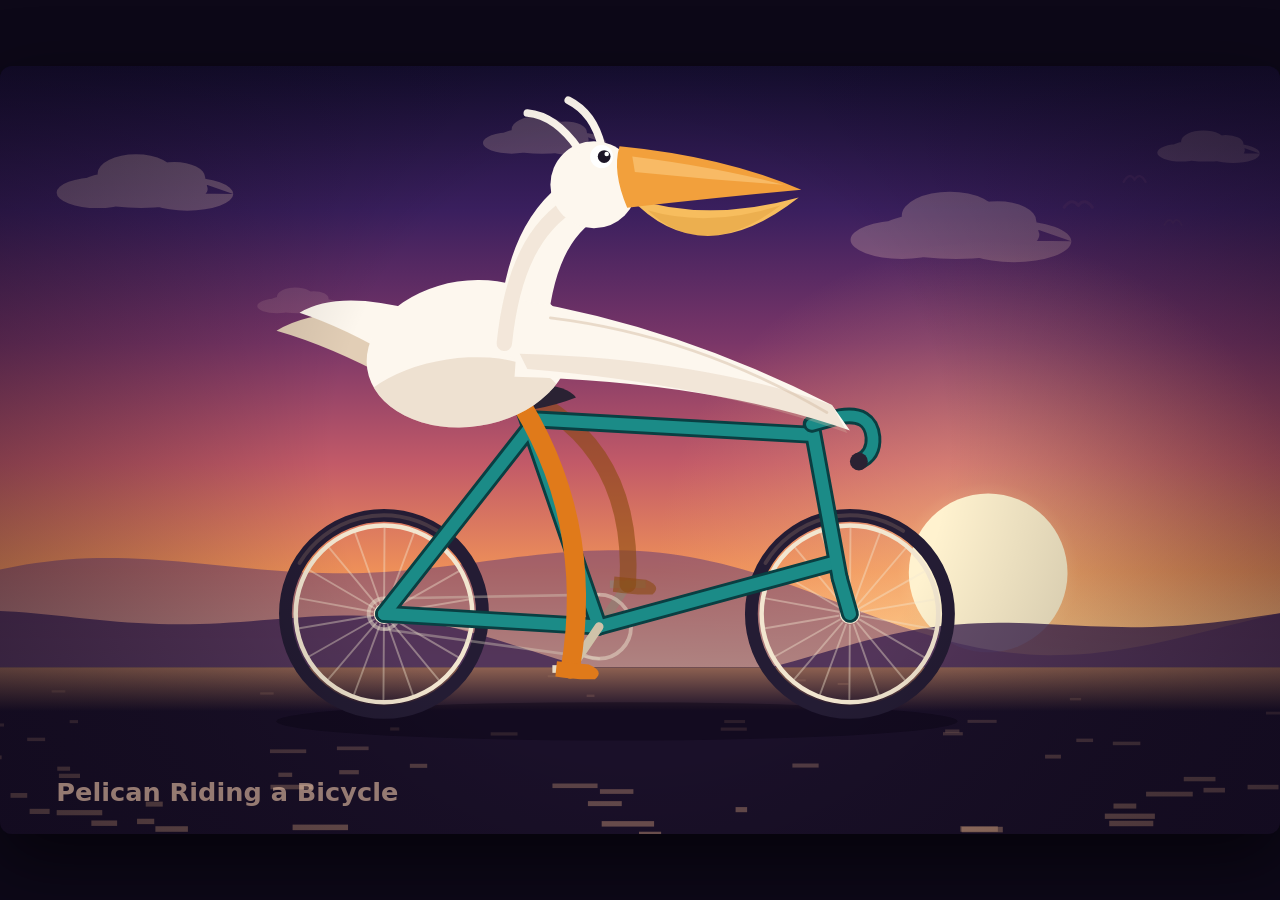
==== index.html @ dc6401b9 "Deploy pelican bicycle canvas animation" ====
<!DOCTYPE html>
<html lang="zh-CN">
<head>
<meta charset="utf-8">
<meta name="viewport" content="width=device-width, initial-scale=1">
<title>鹈鹕骑自行车 · Pelican Riding a Bicycle</title>
<style>
  html, body {
    margin: 0;
    height: 100%;
    background: #0d0818;
    overflow: hidden;
  }
  body {
    display: grid;
    place-items: center;
  }
  canvas {
    width: min(100vw, 166.6667vh);
    height: min(60vw, 100vh);
    display: block;
    border-radius: 12px;
    box-shadow: 0 24px 70px rgba(0, 0, 0, 0.6);
  }
</style>
</head>
<body>
<canvas id="c"></canvas>
<script>
(function () {
  'use strict';

  const canvas = document.getElementById('c');
  const ctx = canvas.getContext('2d');

  const DW = 1000, DH = 600;
  const TAU = Math.PI * 2;
  const HORIZON = 470;

  const C = {
    frame: '#1b8b87',
    frameDark: '#093f42',
    tire: '#241c34',
    rim: '#f2e6d0',
    pelican: '#fdf7ee',
    shade: '#e2ceb6',
    beak: '#f2a03c',
    pouch: '#f7bd5e',
    foot: '#e07a1a',
    footFar: '#8a4a12'
  };

  const BIKE = {
    rear: { x: 300, y: 428 },
    front: { x: 664, y: 428 },
    bb: { x: 468, y: 438 },
    wheelR: 82,
    crankR: 40,
    saddle: { x: 410, y: 262 },
    headTop: { x: 634, y: 280 },
    headBot: { x: 656, y: 400 }
  };

  const HIP_NEAR = { x: 400, y: 256 };
  const HIP_FAR = { x: 384, y: 250 };
  const THIGH = 119, SHIN = 121;

  const CLOUDS = [
    { x: 120, y: 96, s: 1.0, a: 0.28, spd: 9 },
    { x: 430, y: 58, s: 0.7, a: 0.2, spd: 6 },
    { x: 760, y: 132, s: 1.25, a: 0.24, spd: 12 },
    { x: 950, y: 66, s: 0.58, a: 0.16, spd: 7 },
    { x: 250, y: 186, s: 0.48, a: 0.13, spd: 16 }
  ];

  const BIRDS = [
    { x: 850, y: 108, s: 1.0, ph: 0.0, spd: 7 },
    { x: 894, y: 88, s: 0.78, ph: 0.7, spd: 7 },
    { x: 924, y: 122, s: 0.62, ph: 1.4, spd: 7 }
  ];

  const MARKS = [];
  for (let i = 0; i < 84; i++) {
    const d = Math.random();
    MARKS.push({
      x: Math.random() * 1400,
      d: d,
      len: 5 + Math.random() * (9 + d * 32),
      spd: 0.3 + d * 1.05,
      a: 0.09 + d * 0.3
    });
  }

  let scale = 1, ox = 0, oy = 0;

  function resize() {
    const dpr = Math.min(window.devicePixelRatio || 1, 2);
    const w = canvas.clientWidth || DW;
    const h = canvas.clientHeight || DH;
    canvas.width = Math.max(1, Math.round(w * dpr));
    canvas.height = Math.max(1, Math.round(h * dpr));
    scale = Math.min(canvas.width / DW, canvas.height / DH);
    ox = (canvas.width - DW * scale) / 2;
    oy = (canvas.height - DH * scale) / 2;
  }

  function seg(x1, y1, x2, y2) {
    ctx.beginPath();
    ctx.moveTo(x1, y1);
    ctx.lineTo(x2, y2);
    ctx.stroke();
  }

  function solveKnee(H, F, L1, L2) {
    const dx = F.x - H.x, dy = F.y - H.y;
    const raw = Math.hypot(dx, dy) || 0.0001;
    const ux = dx / raw, uy = dy / raw;
    const d = Math.max(Math.abs(L1 - L2) + 0.001, Math.min(L1 + L2 - 0.001, raw));
    const a = (L1 * L1 - L2 * L2 + d * d) / (2 * d);
    const h = Math.sqrt(Math.max(0, L1 * L1 - a * a));
    const mx = H.x + ux * a, my = H.y + uy * a;
    return { x: mx + uy * h, y: my - ux * h };
  }

  function drawSky() {
    const g = ctx.createLinearGradient(0, 0, 0, HORIZON);
    g.addColorStop(0.00, '#150e30');
    g.addColorStop(0.24, '#3a1f5e');
    g.addColorStop(0.46, '#7a3668');
    g.addColorStop(0.66, '#c25a68');
    g.addColorStop(0.84, '#ee9059');
    g.addColorStop(1.00, '#ffd08e');
    ctx.fillStyle = g;
    ctx.fillRect(0, 0, DW, HORIZON);
  }

  function drawSun() {
    const x = 772, y = 396;
    const glow = ctx.createRadialGradient(x, y, 8, x, y, 260);
    glow.addColorStop(0.00, 'rgba(255,238,196,0.8)');
    glow.addColorStop(0.25, 'rgba(255,208,142,0.32)');
    glow.addColorStop(1.00, 'rgba(255,180,120,0)');
    ctx.fillStyle = glow;
    ctx.beginPath();
    ctx.arc(x, y, 260, 0, TAU);
    ctx.fill();

    ctx.fillStyle = '#fff2cf';
    ctx.beginPath();
    ctx.arc(x, y, 62, 0, TAU);
    ctx.fill();
  }

  function drawClouds(t) {
    const span = DW + 400;
    for (let i = 0; i < CLOUDS.length; i++) {
      const c = CLOUDS[i];
      let x = c.x - t * c.spd;
      x = ((x + 200) % span + span) % span - 200;
      ctx.save();
      ctx.translate(x, c.y);
      ctx.scale(c.s, c.s);
      ctx.globalAlpha = c.a;
      ctx.fillStyle = '#ffd9c0';
      ctx.beginPath();
      ctx.ellipse(0, 0, 52, 15, 0, 0, TAU);
      ctx.ellipse(-34, 3, 32, 12, 0, 0, TAU);
      ctx.ellipse(36, 4, 36, 13, 0, 0, TAU);
      ctx.ellipse(-4, -12, 30, 15, 0, 0, TAU);
      ctx.ellipse(26, -9, 24, 12, 0, 0, TAU);
      ctx.fill();
      ctx.restore();
    }
  }

  function drawBirds(t) {
    ctx.save();
    ctx.strokeStyle = 'rgba(78,44,96,0.45)';
    ctx.lineWidth = 2.4;
    ctx.lineCap = 'round';
    const span = DW + 300;
    for (let i = 0; i < BIRDS.length; i++) {
      const b = BIRDS[i];
      let x = b.x - t * b.spd;
      x = ((x + 150) % span + span) % span - 150;
      const flap = Math.sin(t * 6 + b.ph) * 0.5;
      ctx.save();
      ctx.translate(x, b.y);
      ctx.scale(b.s, b.s);
      ctx.beginPath();
      ctx.moveTo(-11, 2 + flap * 3);
      ctx.quadraticCurveTo(-5, -5 - flap * 5, 0, 1);
      ctx.quadraticCurveTo(5, -5 - flap * 5, 11, 2 + flap * 3);
      ctx.stroke();
      ctx.restore();
    }
    ctx.restore();
  }

  function drawHills(t) {
    ctx.fillStyle = 'rgba(96,56,118,0.5)';
    ctx.beginPath();
    ctx.moveTo(-12, HORIZON);
    const o1 = t * 5;
    for (let x = -12; x <= DW + 12; x += 8) {
      const y = 412 - 34 * Math.sin((x + o1) * 0.0052) - 18 * Math.sin((x + o1) * 0.0121 + 1.3);
      ctx.lineTo(x, y);
    }
    ctx.lineTo(DW + 12, HORIZON);
    ctx.closePath();
    ctx.fill();

    ctx.fillStyle = 'rgba(58,32,80,0.78)';
    ctx.beginPath();
    ctx.moveTo(-12, HORIZON);
    const o2 = t * 12;
    for (let x = -12; x <= DW + 12; x += 8) {
      const y = 446 - 22 * Math.sin((x + o2) * 0.0074 + 0.6) - 12 * Math.sin((x + o2) * 0.016 + 2.4);
      ctx.lineTo(x, y);
    }
    ctx.lineTo(DW + 12, HORIZON);
    ctx.closePath();
    ctx.fill();
  }

  function drawGround(scroll) {
    ctx.fillStyle = '#1a1029';
    ctx.fillRect(0, HORIZON, DW, DH - HORIZON);

    const g = ctx.createLinearGradient(0, HORIZON, 0, HORIZON + 34);
    g.addColorStop(0, 'rgba(255,176,120,0.5)');
    g.addColorStop(1, 'rgba(255,176,120,0)');
    ctx.fillStyle = g;
    ctx.fillRect(0, HORIZON, DW, 34);

    for (let i = 0; i < MARKS.length; i++) {
      const m = MARKS[i];
      const y = HORIZON + 6 + m.d * 124;
      const x = ((m.x - scroll * m.spd) % 1400 + 1400) % 1400 - 200;
      ctx.globalAlpha = m.a;
      ctx.fillStyle = '#ffc194';
      ctx.fillRect(x, y, m.len, 1.5 + m.d * 3);
    }
    ctx.globalAlpha = 1;
  }

  function drawShadow() {
    ctx.fillStyle = 'rgba(8,4,18,0.4)';
    ctx.beginPath();
    ctx.ellipse(482, 512, 266, 15, 0, 0, TAU);
    ctx.fill();
  }

  function drawWheel(cx, cy, r, ang) {
    ctx.save();
    ctx.translate(cx, cy);

    ctx.strokeStyle = C.tire;
    ctx.lineWidth = 10;
    ctx.beginPath();
    ctx.arc(0, 0, r - 5, 0, TAU);
    ctx.stroke();

    ctx.strokeStyle = 'rgba(255,196,150,0.16)';
    ctx.lineWidth = 3;
    ctx.beginPath();
    ctx.arc(0, 0, r - 5, -2.6, -1.0);
    ctx.stroke();

    ctx.strokeStyle = C.rim;
    ctx.lineWidth = 3.5;
    ctx.beginPath();
    ctx.arc(0, 0, r - 13, 0, TAU);
    ctx.stroke();

    ctx.save();
    ctx.rotate(ang);
    ctx.strokeStyle = 'rgba(242,230,208,0.4)';
    ctx.lineWidth = 1.5;
    const n = 18;
    for (let i = 0; i < n; i++) {
      const a = (i / n) * TAU;
      ctx.beginPath();
      ctx.moveTo(Math.cos(a) * 9, Math.sin(a) * 9);
      ctx.lineTo(Math.cos(a) * (r - 15), Math.sin(a) * (r - 15));
      ctx.stroke();
    }
    ctx.restore();

    ctx.fillStyle = C.rim;
    ctx.beginPath();
    ctx.arc(0, 0, 8, 0, TAU);
    ctx.fill();
    ctx.fillStyle = '#7d7362';
    ctx.beginPath();
    ctx.arc(0, 0, 3.4, 0, TAU);
    ctx.fill();

    ctx.restore();
  }

  function drawFrame() {
    const rear = BIKE.rear, bb = BIKE.bb, headTop = BIKE.headTop, headBot = BIKE.headBot;

    ctx.lineCap = 'round';
    ctx.lineJoin = 'round';

    // 链条与齿盘
    ctx.strokeStyle = 'rgba(222,212,192,0.38)';
    ctx.lineWidth = 2;
    seg(bb.x, bb.y - 25, rear.x, rear.y - 12);
    seg(bb.x, bb.y + 25, rear.x, rear.y + 12);

    ctx.strokeStyle = 'rgba(236,226,206,0.5)';
    ctx.lineWidth = 3;
    ctx.beginPath();
    ctx.arc(bb.x, bb.y, 25, 0, TAU);
    ctx.stroke();
    ctx.beginPath();
    ctx.arc(rear.x, rear.y, 12, 0, TAU);
    ctx.stroke();

    // 车架管件
    const tubes = [
      [468, 438, 410, 270],
      [416, 276, 632, 288],
      [468, 438, 652, 388],
      [300, 428, 416, 280],
      [300, 428, 468, 438],
      [634, 280, 656, 400],
      [656, 400, 664, 428]
    ];

    ctx.strokeStyle = C.frameDark;
    ctx.lineWidth = 14;
    for (let i = 0; i < tubes.length; i++) {
      seg(tubes[i][0], tubes[i][1], tubes[i][2], tubes[i][3]);
    }

    ctx.strokeStyle = C.frame;
    ctx.lineWidth = 9.5;
    for (let i = 0; i < tubes.length; i++) {
      seg(tubes[i][0], tubes[i][1], tubes[i][2], tubes[i][3]);
    }

    // 车把
    ctx.strokeStyle = C.frameDark;
    ctx.lineWidth = 13;
    ctx.beginPath();
    ctx.moveTo(headTop.x, headTop.y);
    ctx.lineTo(656, 274);
    ctx.quadraticCurveTo(680, 270, 682, 290);
    ctx.quadraticCurveTo(683, 304, 671, 309);
    ctx.stroke();

    ctx.strokeStyle = C.frame;
    ctx.lineWidth = 8.5;
    ctx.beginPath();
    ctx.moveTo(headTop.x, headTop.y);
    ctx.lineTo(656, 274);
    ctx.quadraticCurveTo(680, 270, 682, 290);
    ctx.quadraticCurveTo(683, 304, 671, 309);
    ctx.stroke();

    ctx.fillStyle = '#2a2233';
    ctx.beginPath();
    ctx.arc(671, 309, 7, 0, TAU);
    ctx.fill();

    // 座垫
    ctx.fillStyle = '#2a2233';
    ctx.beginPath();
    ctx.moveTo(364, 264);
    ctx.quadraticCurveTo(374, 246, 418, 248);
    ctx.quadraticCurveTo(444, 250, 450, 259);
    ctx.quadraticCurveTo(420, 271, 372, 273);
    ctx.closePath();
    ctx.fill();

    ctx.fillStyle = 'rgba(255,222,192,0.2)';
    ctx.beginPath();
    ctx.moveTo(370, 260);
    ctx.quadraticCurveTo(380, 249, 414, 250);
    ctx.quadraticCurveTo(426, 251, 430, 255);
    ctx.quadraticCurveTo(406, 258, 374, 262);
    ctx.closePath();
    ctx.fill();
  }

  function drawCrank(bb, p, color) {
    ctx.strokeStyle = color;
    ctx.lineWidth = 7;
    ctx.lineCap = 'round';
    seg(bb.x, bb.y, p.x, p.y);
  }

  function drawPedal(p, color) {
    ctx.save();
    ctx.translate(p.x, p.y);
    ctx.fillStyle = color;
    ctx.fillRect(-14, -3, 28, 6);
    ctx.restore();
  }

  function drawLeg(hip, foot, color, width) {
    const knee = solveKnee(hip, foot, THIGH, SHIN);
    ctx.strokeStyle = color;
    ctx.lineWidth = width;
    ctx.lineCap = 'round';
    ctx.lineJoin = 'round';
    ctx.beginPath();
    ctx.moveTo(hip.x, hip.y);
    ctx.quadraticCurveTo(knee.x, knee.y, foot.x, foot.y);
    ctx.stroke();
  }

  function drawFoot(p, ang, color) {
    ctx.save();
    ctx.translate(p.x, p.y);
    ctx.rotate(ang);
    ctx.fillStyle = color;
    ctx.beginPath();
    ctx.moveTo(-11, -5);
    ctx.lineTo(14, -5);
    ctx.quadraticCurveTo(27, -1, 20, 6);
    ctx.quadraticCurveTo(6, 8, -11, 7);
    ctx.closePath();
    ctx.fill();
    ctx.restore();
  }

  function drawPelican(t, bob) {
    ctx.save();
    ctx.translate(0, bob);

    // 尾羽
    ctx.fillStyle = C.shade;
    ctx.beginPath();
    ctx.moveTo(322, 202);
    ctx.quadraticCurveTo(252, 188, 216, 210);
    ctx.quadraticCurveTo(258, 222, 306, 248);
    ctx.closePath();
    ctx.fill();

    ctx.fillStyle = C.pelican;
    ctx.beginPath();
    ctx.moveTo(324, 194);
    ctx.quadraticCurveTo(264, 178, 234, 196);
    ctx.quadraticCurveTo(270, 208, 310, 232);
    ctx.closePath();
    ctx.fill();

    // 身体
    ctx.save();
    ctx.translate(366, 228);
    ctx.rotate(-0.15);
    ctx.fillStyle = C.pelican;
    ctx.beginPath();
    ctx.ellipse(0, 0, 80, 57, 0, 0, TAU);
    ctx.fill();
    ctx.restore();

    // 腹部阴影
    ctx.save();
    ctx.beginPath();
    ctx.ellipse(366, 228, 80, 57, -0.15, 0, TAU);
    ctx.clip();
    ctx.fillStyle = 'rgba(214,190,166,0.4)';
    ctx.beginPath();
    ctx.ellipse(356, 278, 86, 46, -0.15, 0, TAU);
    ctx.fill();
    ctx.restore();

    // 脖子
    ctx.strokeStyle = C.pelican;
    ctx.lineWidth = 38;
    ctx.lineCap = 'round';
    ctx.lineJoin = 'round';
    ctx.beginPath();
    ctx.moveTo(408, 214);
    ctx.bezierCurveTo(412, 158, 428, 122, 460, 104);
    ctx.stroke();

    ctx.strokeStyle = 'rgba(214,190,166,0.28)';
    ctx.lineWidth = 12;
    ctx.beginPath();
    ctx.moveTo(394, 220);
    ctx.bezierCurveTo(400, 162, 418, 128, 448, 110);
    ctx.stroke();

    // 头
    ctx.fillStyle = C.pelican;
    ctx.beginPath();
    ctx.arc(464, 96, 34, 0, TAU);
    ctx.fill();

    // 冠羽
    ctx.strokeStyle = C.pelican;
    ctx.lineWidth = 6;
    ctx.lineCap = 'round';
    ctx.beginPath();
    ctx.moveTo(452, 68);
    ctx.quadraticCurveTo(434, 42, 412, 40);
    ctx.stroke();
    ctx.beginPath();
    ctx.moveTo(470, 66);
    ctx.quadraticCurveTo(464, 40, 444, 30);
    ctx.stroke();

    // 喉袋
    ctx.fillStyle = C.pouch;
    ctx.beginPath();
    ctx.moveTo(492, 106);
    ctx.quadraticCurveTo(548, 166, 624, 106);
    ctx.quadraticCurveTo(552, 126, 492, 106);
    ctx.closePath();
    ctx.fill();

    ctx.fillStyle = 'rgba(206,136,36,0.26)';
    ctx.beginPath();
    ctx.moveTo(506, 116);
    ctx.quadraticCurveTo(550, 158, 610, 112);
    ctx.quadraticCurveTo(554, 130, 506, 116);
    ctx.closePath();
    ctx.fill();

    // 上喙
    ctx.fillStyle = C.beak;
    ctx.beginPath();
    ctx.moveTo(484, 66);
    ctx.quadraticCurveTo(566, 74, 626, 100);
    ctx.quadraticCurveTo(560, 106, 490, 114);
    ctx.quadraticCurveTo(478, 86, 484, 66);
    ctx.closePath();
    ctx.fill();

    ctx.fillStyle = 'rgba(255,226,164,0.4)';
    ctx.beginPath();
    ctx.moveTo(494, 74);
    ctx.quadraticCurveTo(558, 82, 612, 96);
    ctx.quadraticCurveTo(554, 92, 496, 86);
    ctx.closePath();
    ctx.fill();

    // 眼睛（含眨眼）
    const cycle = 3.7;
    const bt = t % cycle;
    let blink = 1;
    if (bt > cycle - 0.14) {
      blink = Math.abs(Math.cos(((bt - (cycle - 0.14)) / 0.14) * Math.PI));
    }
    ctx.fillStyle = '#ffffff';
    ctx.beginPath();
    ctx.ellipse(470, 74, 9, 9 * blink, 0, 0, TAU);
    ctx.fill();
    ctx.fillStyle = '#1c1526';
    ctx.beginPath();
    ctx.ellipse(472, 74, 5, 5 * blink, 0, 0, TAU);
    ctx.fill();
    if (blink > 0.55) {
      ctx.fillStyle = '#ffffff';
      ctx.beginPath();
      ctx.arc(474, 72, 1.8, 0, TAU);
      ctx.fill();
    }

    // 翅膀
    ctx.fillStyle = C.pelican;
    ctx.beginPath();
    ctx.moveTo(406, 186);
    ctx.quadraticCurveTo(528, 206, 650, 268);
    ctx.lineTo(664, 288);
    ctx.quadraticCurveTo(556, 250, 402, 246);
    ctx.closePath();
    ctx.fill();

    ctx.fillStyle = 'rgba(214,190,166,0.3)';
    ctx.beginPath();
    ctx.moveTo(412, 240);
    ctx.quadraticCurveTo(556, 252, 662, 290);
    ctx.lineTo(650, 268);
    ctx.quadraticCurveTo(548, 232, 406, 228);
    ctx.closePath();
    ctx.fill();

    ctx.strokeStyle = 'rgba(214,190,166,0.5)';
    ctx.lineWidth = 2.2;
    ctx.beginPath();
    ctx.moveTo(430, 200);
    ctx.quadraticCurveTo(544, 214, 646, 274);
    ctx.stroke();

    ctx.restore();
  }

  function drawVignette() {
    const g = ctx.createRadialGradient(DW / 2, DH / 2, DH * 0.4, DW / 2, DH / 2, DH * 0.95);
    g.addColorStop(0, 'rgba(0,0,0,0)');
    g.addColorStop(1, 'rgba(10,5,20,0.42)');
    ctx.fillStyle = g;
    ctx.fillRect(0, 0, DW, DH);
  }

  function drawCaption() {
    ctx.fillStyle = 'rgba(255,214,180,0.55)';
    ctx.font = '600 20px ui-sans-serif, system-ui, -apple-system, "Helvetica Neue", Arial, sans-serif';
    ctx.textBaseline = 'alphabetic';
    ctx.fillText('Pelican Riding a Bicycle', 44, 574);
  }

  function draw(t) {
    const crankAng = t * 2.0;
    const wheelAng = t * 5.0;
    const scroll = t * 410;
    const bob = Math.sin(crankAng * 2) * 3.5;

    ctx.setTransform(1, 0, 0, 1, 0, 0);
    ctx.fillStyle = '#0d0818';
    ctx.fillRect(0, 0, canvas.width, canvas.height);
    ctx.setTransform(scale, 0, 0, scale, ox, oy);

    drawSky();
    drawSun();
    drawClouds(t);
    drawBirds(t);
    drawHills(t);
    drawGround(scroll);

    const bb = BIKE.bb;
    const cx = Math.cos(crankAng) * BIKE.crankR;
    const cy = Math.sin(crankAng) * BIKE.crankR;
    const pNear = { x: bb.x + cx, y: bb.y + cy };
    const pFar = { x: bb.x - cx, y: bb.y - cy };

    drawShadow();

    drawWheel(BIKE.rear.x, BIKE.rear.y, BIKE.wheelR, wheelAng);

    ctx.globalAlpha = 0.6;
    drawCrank(bb, pFar, '#8e8474');
    drawPedal(pFar, '#8e8474');
    drawLeg({ x: HIP_FAR.x, y: HIP_FAR.y + bob }, pFar, C.footFar, 13);
    drawFoot(pFar, Math.sin(crankAng) * 0.12, C.footFar);
    ctx.globalAlpha = 1;

    drawWheel(BIKE.front.x, BIKE.front.y, BIKE.wheelR, wheelAng);
    drawFrame();

    drawCrank(bb, pNear, '#cfc2a9');
    drawPedal(pNear, '#e9dcc6');
    drawLeg({ x: HIP_NEAR.x, y: HIP_NEAR.y + bob }, pNear, C.foot, 15);
    drawFoot(pNear, Math.sin(crankAng) * 0.12, C.foot);

    drawPelican(t, bob);

    drawVignette();
    drawCaption();
  }

  let last = 0;
  let elapsed = 0;

  function loop(now) {
    if (!last) last = now;
    const dt = Math.min(0.05, (now - last) / 1000);
    last = now;
    elapsed += dt;
    draw(elapsed);
    requestAnimationFrame(loop);
  }

  window.addEventListener('resize', resize);
  resize();
  requestAnimationFrame(loop);
})();
</script>
</body>
</html>
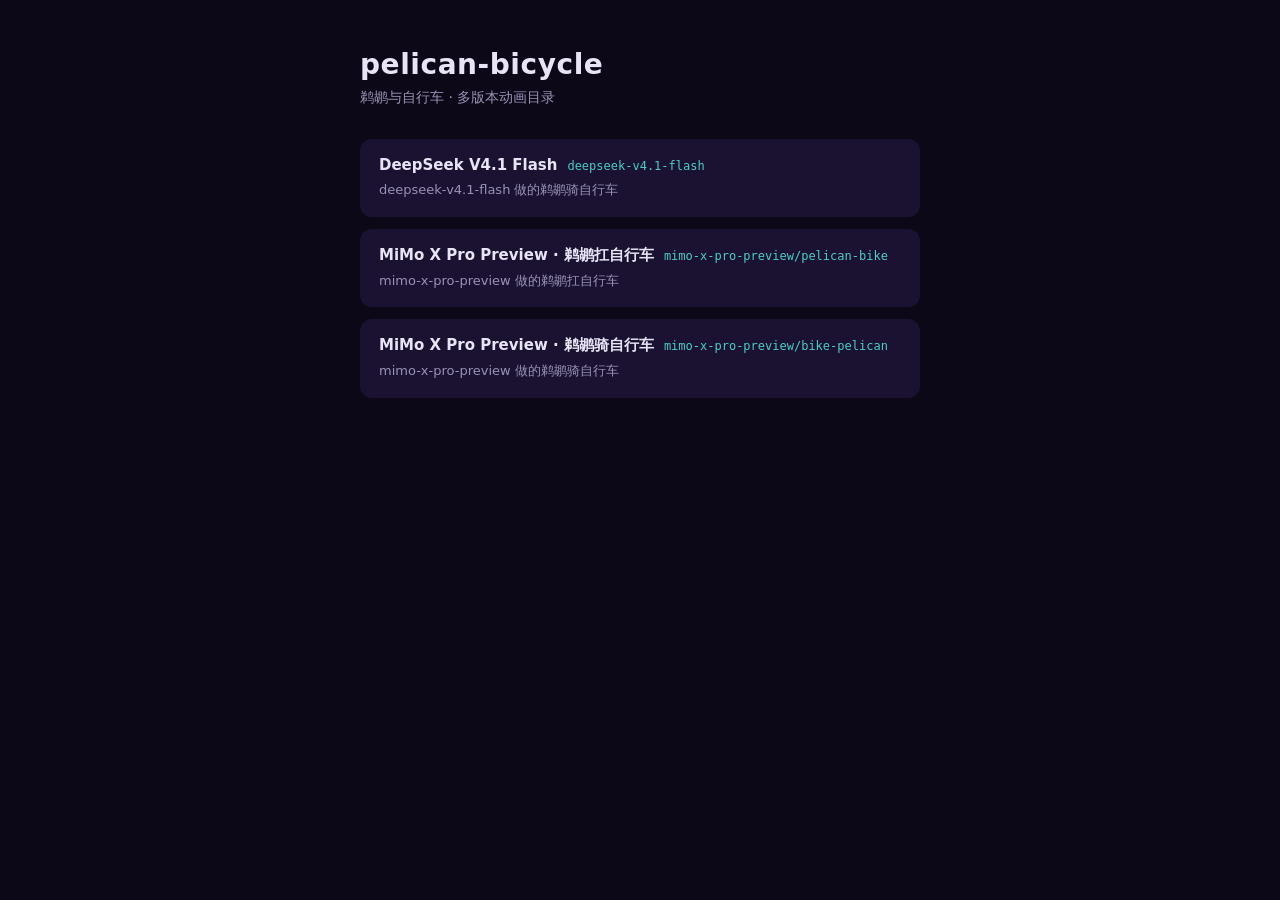
==== commit 6e46754a: "重组版本目录：首页改为导航，新增 deepseek 与 bike-pelican 版本" ====
--- a/index.html
+++ b/index.html
@@ -3,676 +3,119 @@
 <head>
 <meta charset="utf-8">
 <meta name="viewport" content="width=device-width, initial-scale=1">
-<title>鹈鹕骑自行车 · Pelican Riding a Bicycle</title>
+<title>pelican-bicycle · 目录</title>
 <style>
+  :root {
+    --bg: #0d0818;
+    --card: #1a1230;
+    --ink: #e8e4f5;
+    --muted: #9a92b5;
+    --accent: #7c6cff;
+    --accent-2: #4ecdc4;
+  }
+  * { box-sizing: border-box; }
   html, body {
     margin: 0;
-    height: 100%;
-    background: #0d0818;
-    overflow: hidden;
+    min-height: 100%;
+    background: var(--bg);
+    color: var(--ink);
+    font-family: -apple-system, "PingFang SC", "Microsoft YaHei", system-ui, sans-serif;
   }
   body {
     display: grid;
     place-items: center;
+    padding: 48px 24px;
   }
-  canvas {
-    width: min(100vw, 166.6667vh);
-    height: min(60vw, 100vh);
+  main {
+    width: min(560px, 100%);
+  }
+  h1 {
+    margin: 0 0 8px;
+    font-size: 28px;
+    font-weight: 600;
+    letter-spacing: 0.02em;
+  }
+  .sub {
+    margin: 0 0 32px;
+    color: var(--muted);
+    font-size: 14px;
+  }
+  ul {
+    list-style: none;
+    margin: 0;
+    padding: 0;
+    display: flex;
+    flex-direction: column;
+    gap: 12px;
+  }
+  a.card {
     display: block;
+    padding: 16px 18px;
+    background: var(--card);
+    border: 1px solid transparent;
     border-radius: 12px;
-    box-shadow: 0 24px 70px rgba(0, 0, 0, 0.6);
+    text-decoration: none;
+    color: inherit;
+    transition: border-color 0.15s ease, transform 0.15s ease;
+  }
+  a.card:hover {
+    border-color: var(--accent);
+    transform: translateY(-1px);
+  }
+  .title {
+    display: flex;
+    align-items: baseline;
+    gap: 10px;
+    font-size: 15px;
+    font-weight: 600;
+  }
+  .title .path {
+    font-family: ui-monospace, SFMono-Regular, Menlo, monospace;
+    font-size: 12px;
+    color: var(--accent-2);
+    font-weight: 400;
+  }
+  .desc {
+    margin-top: 6px;
+    font-size: 13px;
+    color: var(--muted);
+    line-height: 1.5;
   }
 </style>
 </head>
 <body>
-<canvas id="c"></canvas>
-<script>
-(function () {
-  'use strict';
-
-  const canvas = document.getElementById('c');
-  const ctx = canvas.getContext('2d');
-
-  const DW = 1000, DH = 600;
-  const TAU = Math.PI * 2;
-  const HORIZON = 470;
-
-  const C = {
-    frame: '#1b8b87',
-    frameDark: '#093f42',
-    tire: '#241c34',
-    rim: '#f2e6d0',
-    pelican: '#fdf7ee',
-    shade: '#e2ceb6',
-    beak: '#f2a03c',
-    pouch: '#f7bd5e',
-    foot: '#e07a1a',
-    footFar: '#8a4a12'
-  };
-
-  const BIKE = {
-    rear: { x: 300, y: 428 },
-    front: { x: 664, y: 428 },
-    bb: { x: 468, y: 438 },
-    wheelR: 82,
-    crankR: 40,
-    saddle: { x: 410, y: 262 },
-    headTop: { x: 634, y: 280 },
-    headBot: { x: 656, y: 400 }
-  };
-
-  const HIP_NEAR = { x: 400, y: 256 };
-  const HIP_FAR = { x: 384, y: 250 };
-  const THIGH = 119, SHIN = 121;
-
-  const CLOUDS = [
-    { x: 120, y: 96, s: 1.0, a: 0.28, spd: 9 },
-    { x: 430, y: 58, s: 0.7, a: 0.2, spd: 6 },
-    { x: 760, y: 132, s: 1.25, a: 0.24, spd: 12 },
-    { x: 950, y: 66, s: 0.58, a: 0.16, spd: 7 },
-    { x: 250, y: 186, s: 0.48, a: 0.13, spd: 16 }
-  ];
-
-  const BIRDS = [
-    { x: 850, y: 108, s: 1.0, ph: 0.0, spd: 7 },
-    { x: 894, y: 88, s: 0.78, ph: 0.7, spd: 7 },
-    { x: 924, y: 122, s: 0.62, ph: 1.4, spd: 7 }
-  ];
-
-  const MARKS = [];
-  for (let i = 0; i < 84; i++) {
-    const d = Math.random();
-    MARKS.push({
-      x: Math.random() * 1400,
-      d: d,
-      len: 5 + Math.random() * (9 + d * 32),
-      spd: 0.3 + d * 1.05,
-      a: 0.09 + d * 0.3
-    });
-  }
-
-  let scale = 1, ox = 0, oy = 0;
-
-  function resize() {
-    const dpr = Math.min(window.devicePixelRatio || 1, 2);
-    const w = canvas.clientWidth || DW;
-    const h = canvas.clientHeight || DH;
-    canvas.width = Math.max(1, Math.round(w * dpr));
-    canvas.height = Math.max(1, Math.round(h * dpr));
-    scale = Math.min(canvas.width / DW, canvas.height / DH);
-    ox = (canvas.width - DW * scale) / 2;
-    oy = (canvas.height - DH * scale) / 2;
-  }
-
-  function seg(x1, y1, x2, y2) {
-    ctx.beginPath();
-    ctx.moveTo(x1, y1);
-    ctx.lineTo(x2, y2);
-    ctx.stroke();
-  }
-
-  function solveKnee(H, F, L1, L2) {
-    const dx = F.x - H.x, dy = F.y - H.y;
-    const raw = Math.hypot(dx, dy) || 0.0001;
-    const ux = dx / raw, uy = dy / raw;
-    const d = Math.max(Math.abs(L1 - L2) + 0.001, Math.min(L1 + L2 - 0.001, raw));
-    const a = (L1 * L1 - L2 * L2 + d * d) / (2 * d);
-    const h = Math.sqrt(Math.max(0, L1 * L1 - a * a));
-    const mx = H.x + ux * a, my = H.y + uy * a;
-    return { x: mx + uy * h, y: my - ux * h };
-  }
-
-  function drawSky() {
-    const g = ctx.createLinearGradient(0, 0, 0, HORIZON);
-    g.addColorStop(0.00, '#150e30');
-    g.addColorStop(0.24, '#3a1f5e');
-    g.addColorStop(0.46, '#7a3668');
-    g.addColorStop(0.66, '#c25a68');
-    g.addColorStop(0.84, '#ee9059');
-    g.addColorStop(1.00, '#ffd08e');
-    ctx.fillStyle = g;
-    ctx.fillRect(0, 0, DW, HORIZON);
-  }
-
-  function drawSun() {
-    const x = 772, y = 396;
-    const glow = ctx.createRadialGradient(x, y, 8, x, y, 260);
-    glow.addColorStop(0.00, 'rgba(255,238,196,0.8)');
-    glow.addColorStop(0.25, 'rgba(255,208,142,0.32)');
-    glow.addColorStop(1.00, 'rgba(255,180,120,0)');
-    ctx.fillStyle = glow;
-    ctx.beginPath();
-    ctx.arc(x, y, 260, 0, TAU);
-    ctx.fill();
-
-    ctx.fillStyle = '#fff2cf';
-    ctx.beginPath();
-    ctx.arc(x, y, 62, 0, TAU);
-    ctx.fill();
-  }
-
-  function drawClouds(t) {
-    const span = DW + 400;
-    for (let i = 0; i < CLOUDS.length; i++) {
-      const c = CLOUDS[i];
-      let x = c.x - t * c.spd;
-      x = ((x + 200) % span + span) % span - 200;
-      ctx.save();
-      ctx.translate(x, c.y);
-      ctx.scale(c.s, c.s);
-      ctx.globalAlpha = c.a;
-      ctx.fillStyle = '#ffd9c0';
-      ctx.beginPath();
-      ctx.ellipse(0, 0, 52, 15, 0, 0, TAU);
-      ctx.ellipse(-34, 3, 32, 12, 0, 0, TAU);
-      ctx.ellipse(36, 4, 36, 13, 0, 0, TAU);
-      ctx.ellipse(-4, -12, 30, 15, 0, 0, TAU);
-      ctx.ellipse(26, -9, 24, 12, 0, 0, TAU);
-      ctx.fill();
-      ctx.restore();
-    }
-  }
-
-  function drawBirds(t) {
-    ctx.save();
-    ctx.strokeStyle = 'rgba(78,44,96,0.45)';
-    ctx.lineWidth = 2.4;
-    ctx.lineCap = 'round';
-    const span = DW + 300;
-    for (let i = 0; i < BIRDS.length; i++) {
-      const b = BIRDS[i];
-      let x = b.x - t * b.spd;
-      x = ((x + 150) % span + span) % span - 150;
-      const flap = Math.sin(t * 6 + b.ph) * 0.5;
-      ctx.save();
-      ctx.translate(x, b.y);
-      ctx.scale(b.s, b.s);
-      ctx.beginPath();
-      ctx.moveTo(-11, 2 + flap * 3);
-      ctx.quadraticCurveTo(-5, -5 - flap * 5, 0, 1);
-      ctx.quadraticCurveTo(5, -5 - flap * 5, 11, 2 + flap * 3);
-      ctx.stroke();
-      ctx.restore();
-    }
-    ctx.restore();
-  }
-
-  function drawHills(t) {
-    ctx.fillStyle = 'rgba(96,56,118,0.5)';
-    ctx.beginPath();
-    ctx.moveTo(-12, HORIZON);
-    const o1 = t * 5;
-    for (let x = -12; x <= DW + 12; x += 8) {
-      const y = 412 - 34 * Math.sin((x + o1) * 0.0052) - 18 * Math.sin((x + o1) * 0.0121 + 1.3);
-      ctx.lineTo(x, y);
-    }
-    ctx.lineTo(DW + 12, HORIZON);
-    ctx.closePath();
-    ctx.fill();
-
-    ctx.fillStyle = 'rgba(58,32,80,0.78)';
-    ctx.beginPath();
-    ctx.moveTo(-12, HORIZON);
-    const o2 = t * 12;
-    for (let x = -12; x <= DW + 12; x += 8) {
-      const y = 446 - 22 * Math.sin((x + o2) * 0.0074 + 0.6) - 12 * Math.sin((x + o2) * 0.016 + 2.4);
-      ctx.lineTo(x, y);
-    }
-    ctx.lineTo(DW + 12, HORIZON);
-    ctx.closePath();
-    ctx.fill();
-  }
-
-  function drawGround(scroll) {
-    ctx.fillStyle = '#1a1029';
-    ctx.fillRect(0, HORIZON, DW, DH - HORIZON);
-
-    const g = ctx.createLinearGradient(0, HORIZON, 0, HORIZON + 34);
-    g.addColorStop(0, 'rgba(255,176,120,0.5)');
-    g.addColorStop(1, 'rgba(255,176,120,0)');
-    ctx.fillStyle = g;
-    ctx.fillRect(0, HORIZON, DW, 34);
-
-    for (let i = 0; i < MARKS.length; i++) {
-      const m = MARKS[i];
-      const y = HORIZON + 6 + m.d * 124;
-      const x = ((m.x - scroll * m.spd) % 1400 + 1400) % 1400 - 200;
-      ctx.globalAlpha = m.a;
-      ctx.fillStyle = '#ffc194';
-      ctx.fillRect(x, y, m.len, 1.5 + m.d * 3);
-    }
-    ctx.globalAlpha = 1;
-  }
-
-  function drawShadow() {
-    ctx.fillStyle = 'rgba(8,4,18,0.4)';
-    ctx.beginPath();
-    ctx.ellipse(482, 512, 266, 15, 0, 0, TAU);
-    ctx.fill();
-  }
-
-  function drawWheel(cx, cy, r, ang) {
-    ctx.save();
-    ctx.translate(cx, cy);
-
-    ctx.strokeStyle = C.tire;
-    ctx.lineWidth = 10;
-    ctx.beginPath();
-    ctx.arc(0, 0, r - 5, 0, TAU);
-    ctx.stroke();
-
-    ctx.strokeStyle = 'rgba(255,196,150,0.16)';
-    ctx.lineWidth = 3;
-    ctx.beginPath();
-    ctx.arc(0, 0, r - 5, -2.6, -1.0);
-    ctx.stroke();
-
-    ctx.strokeStyle = C.rim;
-    ctx.lineWidth = 3.5;
-    ctx.beginPath();
-    ctx.arc(0, 0, r - 13, 0, TAU);
-    ctx.stroke();
-
-    ctx.save();
-    ctx.rotate(ang);
-    ctx.strokeStyle = 'rgba(242,230,208,0.4)';
-    ctx.lineWidth = 1.5;
-    const n = 18;
-    for (let i = 0; i < n; i++) {
-      const a = (i / n) * TAU;
-      ctx.beginPath();
-      ctx.moveTo(Math.cos(a) * 9, Math.sin(a) * 9);
-      ctx.lineTo(Math.cos(a) * (r - 15), Math.sin(a) * (r - 15));
-      ctx.stroke();
-    }
-    ctx.restore();
-
-    ctx.fillStyle = C.rim;
-    ctx.beginPath();
-    ctx.arc(0, 0, 8, 0, TAU);
-    ctx.fill();
-    ctx.fillStyle = '#7d7362';
-    ctx.beginPath();
-    ctx.arc(0, 0, 3.4, 0, TAU);
-    ctx.fill();
-
-    ctx.restore();
-  }
-
-  function drawFrame() {
-    const rear = BIKE.rear, bb = BIKE.bb, headTop = BIKE.headTop, headBot = BIKE.headBot;
-
-    ctx.lineCap = 'round';
-    ctx.lineJoin = 'round';
-
-    // 链条与齿盘
-    ctx.strokeStyle = 'rgba(222,212,192,0.38)';
-    ctx.lineWidth = 2;
-    seg(bb.x, bb.y - 25, rear.x, rear.y - 12);
-    seg(bb.x, bb.y + 25, rear.x, rear.y + 12);
-
-    ctx.strokeStyle = 'rgba(236,226,206,0.5)';
-    ctx.lineWidth = 3;
-    ctx.beginPath();
-    ctx.arc(bb.x, bb.y, 25, 0, TAU);
-    ctx.stroke();
-    ctx.beginPath();
-    ctx.arc(rear.x, rear.y, 12, 0, TAU);
-    ctx.stroke();
-
-    // 车架管件
-    const tubes = [
-      [468, 438, 410, 270],
-      [416, 276, 632, 288],
-      [468, 438, 652, 388],
-      [300, 428, 416, 280],
-      [300, 428, 468, 438],
-      [634, 280, 656, 400],
-      [656, 400, 664, 428]
-    ];
-
-    ctx.strokeStyle = C.frameDark;
-    ctx.lineWidth = 14;
-    for (let i = 0; i < tubes.length; i++) {
-      seg(tubes[i][0], tubes[i][1], tubes[i][2], tubes[i][3]);
-    }
-
-    ctx.strokeStyle = C.frame;
-    ctx.lineWidth = 9.5;
-    for (let i = 0; i < tubes.length; i++) {
-      seg(tubes[i][0], tubes[i][1], tubes[i][2], tubes[i][3]);
-    }
-
-    // 车把
-    ctx.strokeStyle = C.frameDark;
-    ctx.lineWidth = 13;
-    ctx.beginPath();
-    ctx.moveTo(headTop.x, headTop.y);
-    ctx.lineTo(656, 274);
-    ctx.quadraticCurveTo(680, 270, 682, 290);
-    ctx.quadraticCurveTo(683, 304, 671, 309);
-    ctx.stroke();
-
-    ctx.strokeStyle = C.frame;
-    ctx.lineWidth = 8.5;
-    ctx.beginPath();
-    ctx.moveTo(headTop.x, headTop.y);
-    ctx.lineTo(656, 274);
-    ctx.quadraticCurveTo(680, 270, 682, 290);
-    ctx.quadraticCurveTo(683, 304, 671, 309);
-    ctx.stroke();
-
-    ctx.fillStyle = '#2a2233';
-    ctx.beginPath();
-    ctx.arc(671, 309, 7, 0, TAU);
-    ctx.fill();
-
-    // 座垫
-    ctx.fillStyle = '#2a2233';
-    ctx.beginPath();
-    ctx.moveTo(364, 264);
-    ctx.quadraticCurveTo(374, 246, 418, 248);
-    ctx.quadraticCurveTo(444, 250, 450, 259);
-    ctx.quadraticCurveTo(420, 271, 372, 273);
-    ctx.closePath();
-    ctx.fill();
-
-    ctx.fillStyle = 'rgba(255,222,192,0.2)';
-    ctx.beginPath();
-    ctx.moveTo(370, 260);
-    ctx.quadraticCurveTo(380, 249, 414, 250);
-    ctx.quadraticCurveTo(426, 251, 430, 255);
-    ctx.quadraticCurveTo(406, 258, 374, 262);
-    ctx.closePath();
-    ctx.fill();
-  }
-
-  function drawCrank(bb, p, color) {
-    ctx.strokeStyle = color;
-    ctx.lineWidth = 7;
-    ctx.lineCap = 'round';
-    seg(bb.x, bb.y, p.x, p.y);
-  }
-
-  function drawPedal(p, color) {
-    ctx.save();
-    ctx.translate(p.x, p.y);
-    ctx.fillStyle = color;
-    ctx.fillRect(-14, -3, 28, 6);
-    ctx.restore();
-  }
-
-  function drawLeg(hip, foot, color, width) {
-    const knee = solveKnee(hip, foot, THIGH, SHIN);
-    ctx.strokeStyle = color;
-    ctx.lineWidth = width;
-    ctx.lineCap = 'round';
-    ctx.lineJoin = 'round';
-    ctx.beginPath();
-    ctx.moveTo(hip.x, hip.y);
-    ctx.quadraticCurveTo(knee.x, knee.y, foot.x, foot.y);
-    ctx.stroke();
-  }
-
-  function drawFoot(p, ang, color) {
-    ctx.save();
-    ctx.translate(p.x, p.y);
-    ctx.rotate(ang);
-    ctx.fillStyle = color;
-    ctx.beginPath();
-    ctx.moveTo(-11, -5);
-    ctx.lineTo(14, -5);
-    ctx.quadraticCurveTo(27, -1, 20, 6);
-    ctx.quadraticCurveTo(6, 8, -11, 7);
-    ctx.closePath();
-    ctx.fill();
-    ctx.restore();
-  }
-
-  function drawPelican(t, bob) {
-    ctx.save();
-    ctx.translate(0, bob);
-
-    // 尾羽
-    ctx.fillStyle = C.shade;
-    ctx.beginPath();
-    ctx.moveTo(322, 202);
-    ctx.quadraticCurveTo(252, 188, 216, 210);
-    ctx.quadraticCurveTo(258, 222, 306, 248);
-    ctx.closePath();
-    ctx.fill();
-
-    ctx.fillStyle = C.pelican;
-    ctx.beginPath();
-    ctx.moveTo(324, 194);
-    ctx.quadraticCurveTo(264, 178, 234, 196);
-    ctx.quadraticCurveTo(270, 208, 310, 232);
-    ctx.closePath();
-    ctx.fill();
-
-    // 身体
-    ctx.save();
-    ctx.translate(366, 228);
-    ctx.rotate(-0.15);
-    ctx.fillStyle = C.pelican;
-    ctx.beginPath();
-    ctx.ellipse(0, 0, 80, 57, 0, 0, TAU);
-    ctx.fill();
-    ctx.restore();
-
-    // 腹部阴影
-    ctx.save();
-    ctx.beginPath();
-    ctx.ellipse(366, 228, 80, 57, -0.15, 0, TAU);
-    ctx.clip();
-    ctx.fillStyle = 'rgba(214,190,166,0.4)';
-    ctx.beginPath();
-    ctx.ellipse(356, 278, 86, 46, -0.15, 0, TAU);
-    ctx.fill();
-    ctx.restore();
-
-    // 脖子
-    ctx.strokeStyle = C.pelican;
-    ctx.lineWidth = 38;
-    ctx.lineCap = 'round';
-    ctx.lineJoin = 'round';
-    ctx.beginPath();
-    ctx.moveTo(408, 214);
-    ctx.bezierCurveTo(412, 158, 428, 122, 460, 104);
-    ctx.stroke();
-
-    ctx.strokeStyle = 'rgba(214,190,166,0.28)';
-    ctx.lineWidth = 12;
-    ctx.beginPath();
-    ctx.moveTo(394, 220);
-    ctx.bezierCurveTo(400, 162, 418, 128, 448, 110);
-    ctx.stroke();
-
-    // 头
-    ctx.fillStyle = C.pelican;
-    ctx.beginPath();
-    ctx.arc(464, 96, 34, 0, TAU);
-    ctx.fill();
-
-    // 冠羽
-    ctx.strokeStyle = C.pelican;
-    ctx.lineWidth = 6;
-    ctx.lineCap = 'round';
-    ctx.beginPath();
-    ctx.moveTo(452, 68);
-    ctx.quadraticCurveTo(434, 42, 412, 40);
-    ctx.stroke();
-    ctx.beginPath();
-    ctx.moveTo(470, 66);
-    ctx.quadraticCurveTo(464, 40, 444, 30);
-    ctx.stroke();
-
-    // 喉袋
-    ctx.fillStyle = C.pouch;
-    ctx.beginPath();
-    ctx.moveTo(492, 106);
-    ctx.quadraticCurveTo(548, 166, 624, 106);
-    ctx.quadraticCurveTo(552, 126, 492, 106);
-    ctx.closePath();
-    ctx.fill();
-
-    ctx.fillStyle = 'rgba(206,136,36,0.26)';
-    ctx.beginPath();
-    ctx.moveTo(506, 116);
-    ctx.quadraticCurveTo(550, 158, 610, 112);
-    ctx.quadraticCurveTo(554, 130, 506, 116);
-    ctx.closePath();
-    ctx.fill();
-
-    // 上喙
-    ctx.fillStyle = C.beak;
-    ctx.beginPath();
-    ctx.moveTo(484, 66);
-    ctx.quadraticCurveTo(566, 74, 626, 100);
-    ctx.quadraticCurveTo(560, 106, 490, 114);
-    ctx.quadraticCurveTo(478, 86, 484, 66);
-    ctx.closePath();
-    ctx.fill();
-
-    ctx.fillStyle = 'rgba(255,226,164,0.4)';
-    ctx.beginPath();
-    ctx.moveTo(494, 74);
-    ctx.quadraticCurveTo(558, 82, 612, 96);
-    ctx.quadraticCurveTo(554, 92, 496, 86);
-    ctx.closePath();
-    ctx.fill();
-
-    // 眼睛（含眨眼）
-    const cycle = 3.7;
-    const bt = t % cycle;
-    let blink = 1;
-    if (bt > cycle - 0.14) {
-      blink = Math.abs(Math.cos(((bt - (cycle - 0.14)) / 0.14) * Math.PI));
-    }
-    ctx.fillStyle = '#ffffff';
-    ctx.beginPath();
-    ctx.ellipse(470, 74, 9, 9 * blink, 0, 0, TAU);
-    ctx.fill();
-    ctx.fillStyle = '#1c1526';
-    ctx.beginPath();
-    ctx.ellipse(472, 74, 5, 5 * blink, 0, 0, TAU);
-    ctx.fill();
-    if (blink > 0.55) {
-      ctx.fillStyle = '#ffffff';
-      ctx.beginPath();
-      ctx.arc(474, 72, 1.8, 0, TAU);
-      ctx.fill();
-    }
-
-    // 翅膀
-    ctx.fillStyle = C.pelican;
-    ctx.beginPath();
-    ctx.moveTo(406, 186);
-    ctx.quadraticCurveTo(528, 206, 650, 268);
-    ctx.lineTo(664, 288);
-    ctx.quadraticCurveTo(556, 250, 402, 246);
-    ctx.closePath();
-    ctx.fill();
-
-    ctx.fillStyle = 'rgba(214,190,166,0.3)';
-    ctx.beginPath();
-    ctx.moveTo(412, 240);
-    ctx.quadraticCurveTo(556, 252, 662, 290);
-    ctx.lineTo(650, 268);
-    ctx.quadraticCurveTo(548, 232, 406, 228);
-    ctx.closePath();
-    ctx.fill();
-
-    ctx.strokeStyle = 'rgba(214,190,166,0.5)';
-    ctx.lineWidth = 2.2;
-    ctx.beginPath();
-    ctx.moveTo(430, 200);
-    ctx.quadraticCurveTo(544, 214, 646, 274);
-    ctx.stroke();
-
-    ctx.restore();
-  }
-
-  function drawVignette() {
-    const g = ctx.createRadialGradient(DW / 2, DH / 2, DH * 0.4, DW / 2, DH / 2, DH * 0.95);
-    g.addColorStop(0, 'rgba(0,0,0,0)');
-    g.addColorStop(1, 'rgba(10,5,20,0.42)');
-    ctx.fillStyle = g;
-    ctx.fillRect(0, 0, DW, DH);
-  }
-
-  function drawCaption() {
-    ctx.fillStyle = 'rgba(255,214,180,0.55)';
-    ctx.font = '600 20px ui-sans-serif, system-ui, -apple-system, "Helvetica Neue", Arial, sans-serif';
-    ctx.textBaseline = 'alphabetic';
-    ctx.fillText('Pelican Riding a Bicycle', 44, 574);
-  }
-
-  function draw(t) {
-    const crankAng = t * 2.0;
-    const wheelAng = t * 5.0;
-    const scroll = t * 410;
-    const bob = Math.sin(crankAng * 2) * 3.5;
-
-    ctx.setTransform(1, 0, 0, 1, 0, 0);
-    ctx.fillStyle = '#0d0818';
-    ctx.fillRect(0, 0, canvas.width, canvas.height);
-    ctx.setTransform(scale, 0, 0, scale, ox, oy);
-
-    drawSky();
-    drawSun();
-    drawClouds(t);
-    drawBirds(t);
-    drawHills(t);
-    drawGround(scroll);
-
-    const bb = BIKE.bb;
-    const cx = Math.cos(crankAng) * BIKE.crankR;
-    const cy = Math.sin(crankAng) * BIKE.crankR;
-    const pNear = { x: bb.x + cx, y: bb.y + cy };
-    const pFar = { x: bb.x - cx, y: bb.y - cy };
-
-    drawShadow();
-
-    drawWheel(BIKE.rear.x, BIKE.rear.y, BIKE.wheelR, wheelAng);
-
-    ctx.globalAlpha = 0.6;
-    drawCrank(bb, pFar, '#8e8474');
-    drawPedal(pFar, '#8e8474');
-    drawLeg({ x: HIP_FAR.x, y: HIP_FAR.y + bob }, pFar, C.footFar, 13);
-    drawFoot(pFar, Math.sin(crankAng) * 0.12, C.footFar);
-    ctx.globalAlpha = 1;
-
-    drawWheel(BIKE.front.x, BIKE.front.y, BIKE.wheelR, wheelAng);
-    drawFrame();
-
-    drawCrank(bb, pNear, '#cfc2a9');
-    drawPedal(pNear, '#e9dcc6');
-    drawLeg({ x: HIP_NEAR.x, y: HIP_NEAR.y + bob }, pNear, C.foot, 15);
-    drawFoot(pNear, Math.sin(crankAng) * 0.12, C.foot);
-
-    drawPelican(t, bob);
-
-    drawVignette();
-    drawCaption();
-  }
-
-  let last = 0;
-  let elapsed = 0;
-
-  function loop(now) {
-    if (!last) last = now;
-    const dt = Math.min(0.05, (now - last) / 1000);
-    last = now;
-    elapsed += dt;
-    draw(elapsed);
-    requestAnimationFrame(loop);
-  }
-
-  window.addEventListener('resize', resize);
-  resize();
-  requestAnimationFrame(loop);
-})();
-</script>
+<main>
+  <h1>pelican-bicycle</h1>
+  <p class="sub">鹈鹕与自行车 · 多版本动画目录</p>
+  <ul>
+    <li>
+      <a class="card" href="deepseek-v4.1-flash/">
+        <div class="title">
+          DeepSeek V4.1 Flash
+          <span class="path">deepseek-v4.1-flash</span>
+        </div>
+        <div class="desc">deepseek-v4.1-flash 做的鹈鹕骑自行车</div>
+      </a>
+    </li>
+    <li>
+      <a class="card" href="mimo-x-pro-preview/pelican-bike/">
+        <div class="title">
+          MiMo X Pro Preview · 鹈鹕扛自行车
+          <span class="path">mimo-x-pro-preview/pelican-bike</span>
+        </div>
+        <div class="desc">mimo-x-pro-preview 做的鹈鹕扛自行车</div>
+      </a>
+    </li>
+    <li>
+      <a class="card" href="mimo-x-pro-preview/bike-pelican/">
+        <div class="title">
+          MiMo X Pro Preview · 鹈鹕骑自行车
+          <span class="path">mimo-x-pro-preview/bike-pelican</span>
+        </div>
+        <div class="desc">mimo-x-pro-preview 做的鹈鹕骑自行车</div>
+      </a>
+    </li>
+  </ul>
+</main>
 </body>
 </html>
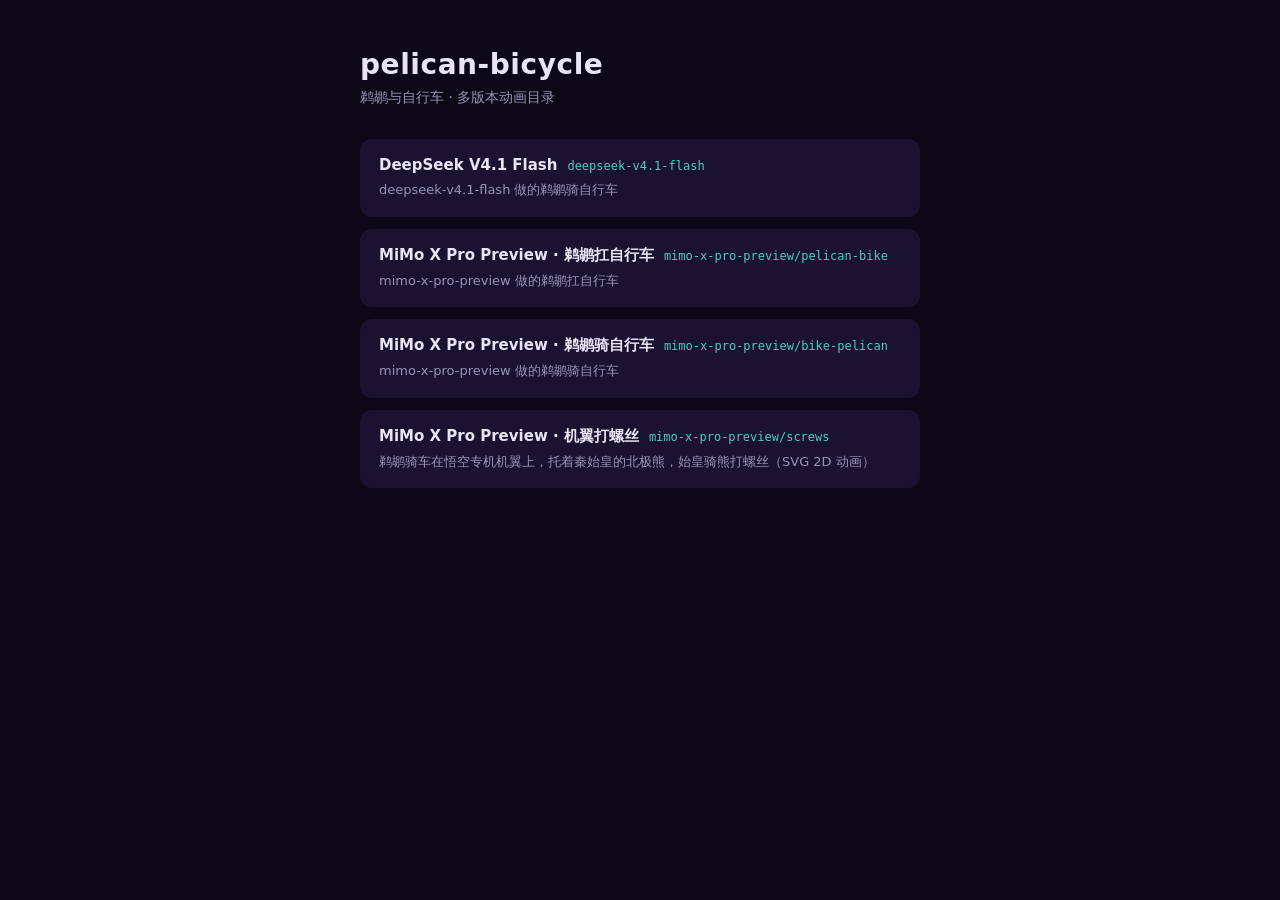
==== commit f782076a: "新增机翼打螺丝场景：鹈鹕骑车载秦始皇与北极熊，SVG 2D 动画" ====
--- a/index.html
+++ b/index.html
@@ -115,6 +115,15 @@
         <div class="desc">mimo-x-pro-preview 做的鹈鹕骑自行车</div>
       </a>
     </li>
+    <li>
+      <a class="card" href="mimo-x-pro-preview/screws/">
+        <div class="title">
+          MiMo X Pro Preview · 机翼打螺丝
+          <span class="path">mimo-x-pro-preview/screws</span>
+        </div>
+        <div class="desc">鹈鹕骑车在悟空专机机翼上，托着秦始皇的北极熊，始皇骑熊打螺丝（SVG 2D 动画）</div>
+      </a>
+    </li>
   </ul>
 </main>
 </body>
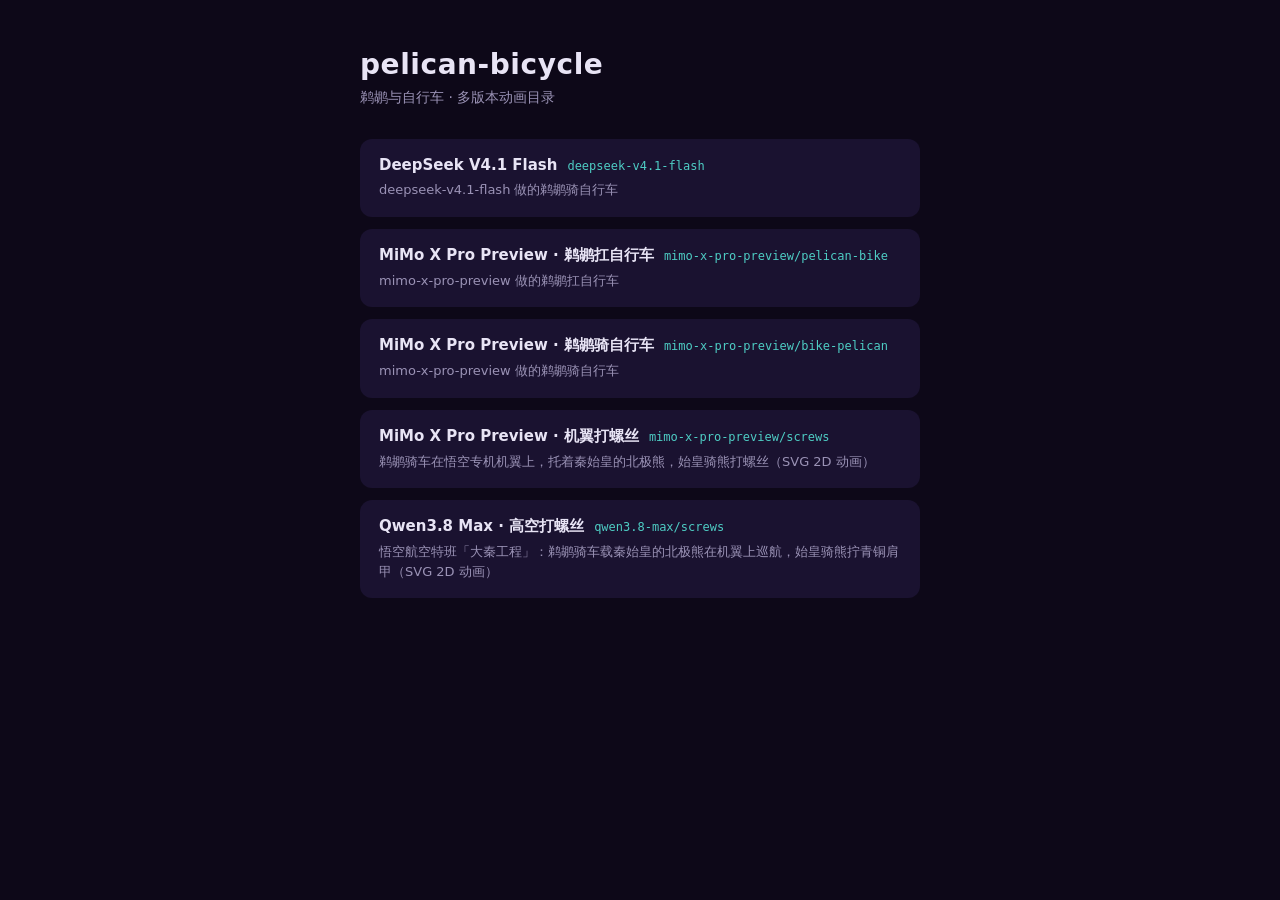
==== commit a8020601: "新增 qwen3.8-max 高空打螺丝场景：悟空专机机翼上鹈鹕骑车载始皇与北极熊，SVG 2D 动画；首页目录加入口" ====
--- a/index.html
+++ b/index.html
@@ -124,6 +124,15 @@
         <div class="desc">鹈鹕骑车在悟空专机机翼上，托着秦始皇的北极熊，始皇骑熊打螺丝（SVG 2D 动画）</div>
       </a>
     </li>
+    <li>
+      <a class="card" href="qwen3.8-max/screws/">
+        <div class="title">
+          Qwen3.8 Max · 高空打螺丝
+          <span class="path">qwen3.8-max/screws</span>
+        </div>
+        <div class="desc">悟空航空特班「大秦工程」：鹈鹕骑车载秦始皇的北极熊在机翼上巡航，始皇骑熊拧青铜肩甲（SVG 2D 动画）</div>
+      </a>
+    </li>
   </ul>
 </main>
 </body>
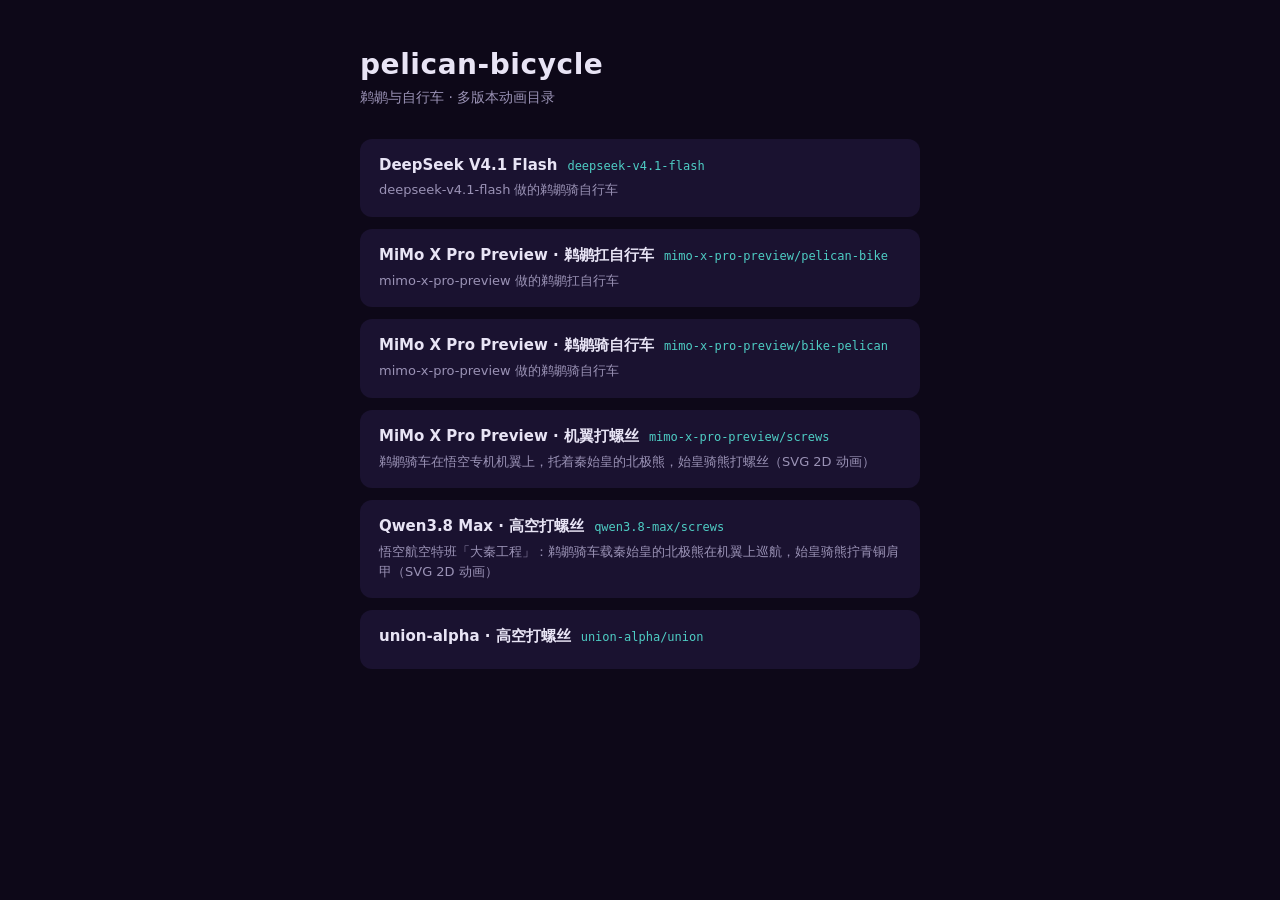
==== commit b78224cb: "添加 union-alpha · 高空打螺丝 项目" ====
--- a/index.html
+++ b/index.html
@@ -133,6 +133,15 @@
         <div class="desc">悟空航空特班「大秦工程」：鹈鹕骑车载秦始皇的北极熊在机翼上巡航，始皇骑熊拧青铜肩甲（SVG 2D 动画）</div>
       </a>
     </li>
+    <li>
+      <a class="card" href="union-alpha/union/">
+        <div class="title">
+          union-alpha · 高空打螺丝
+          <span class="path">union-alpha/union</span>
+        </div>
+        <div class="desc"></div>
+      </a>
+    </li>
   </ul>
 </main>
 </body>
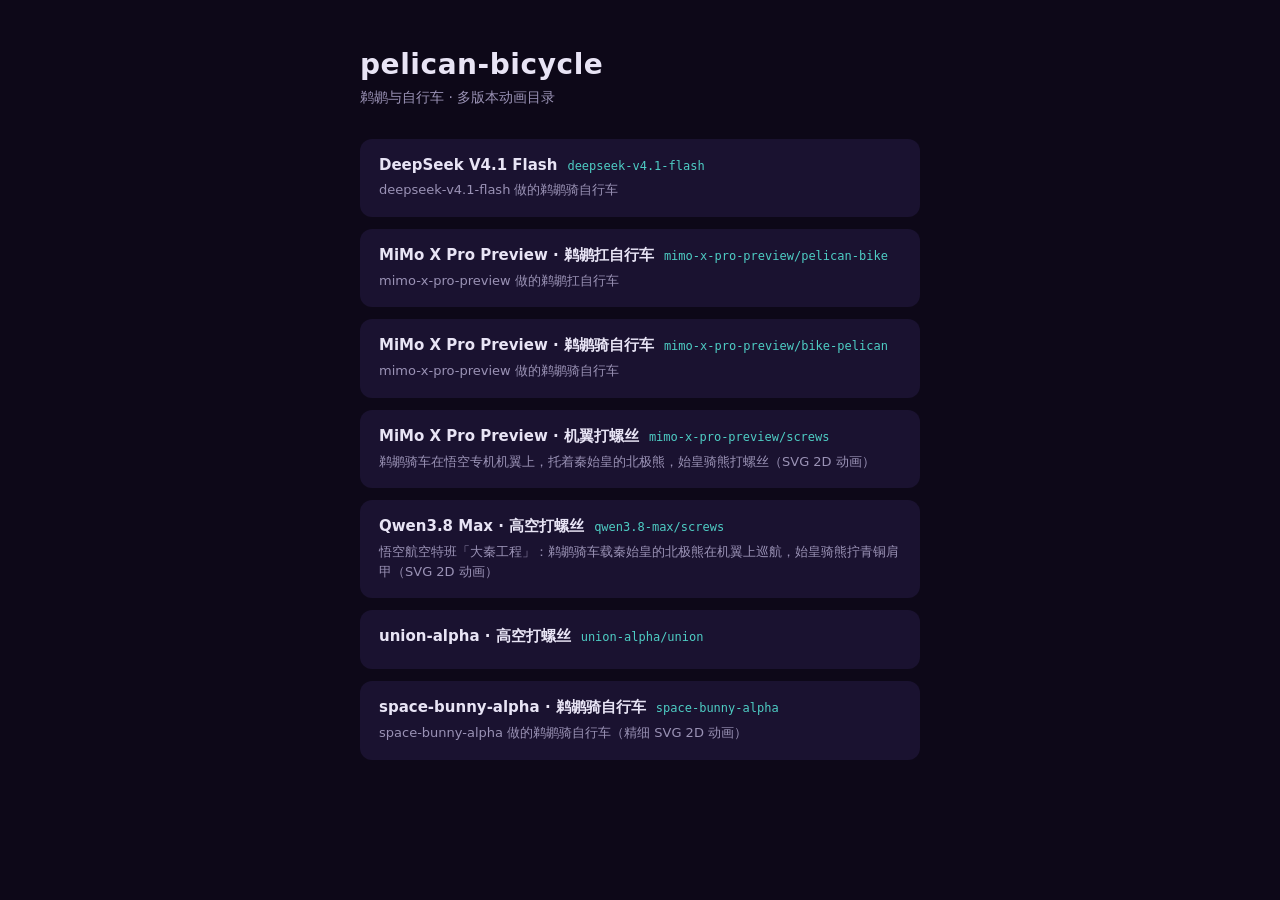
==== commit f8e7d028: "feat(home): 添加 space-bunny-alpha 场景入口" ====
--- a/index.html
+++ b/index.html
@@ -142,6 +142,15 @@
         <div class="desc"></div>
       </a>
     </li>
+    <li>
+      <a class="card" href="space-bunny-alpha/">
+        <div class="title">
+          space-bunny-alpha · 鹈鹕骑自行车
+          <span class="path">space-bunny-alpha</span>
+        </div>
+        <div class="desc">space-bunny-alpha 做的鹈鹕骑自行车（精细 SVG 2D 动画）</div>
+      </a>
+    </li>
   </ul>
 </main>
 </body>
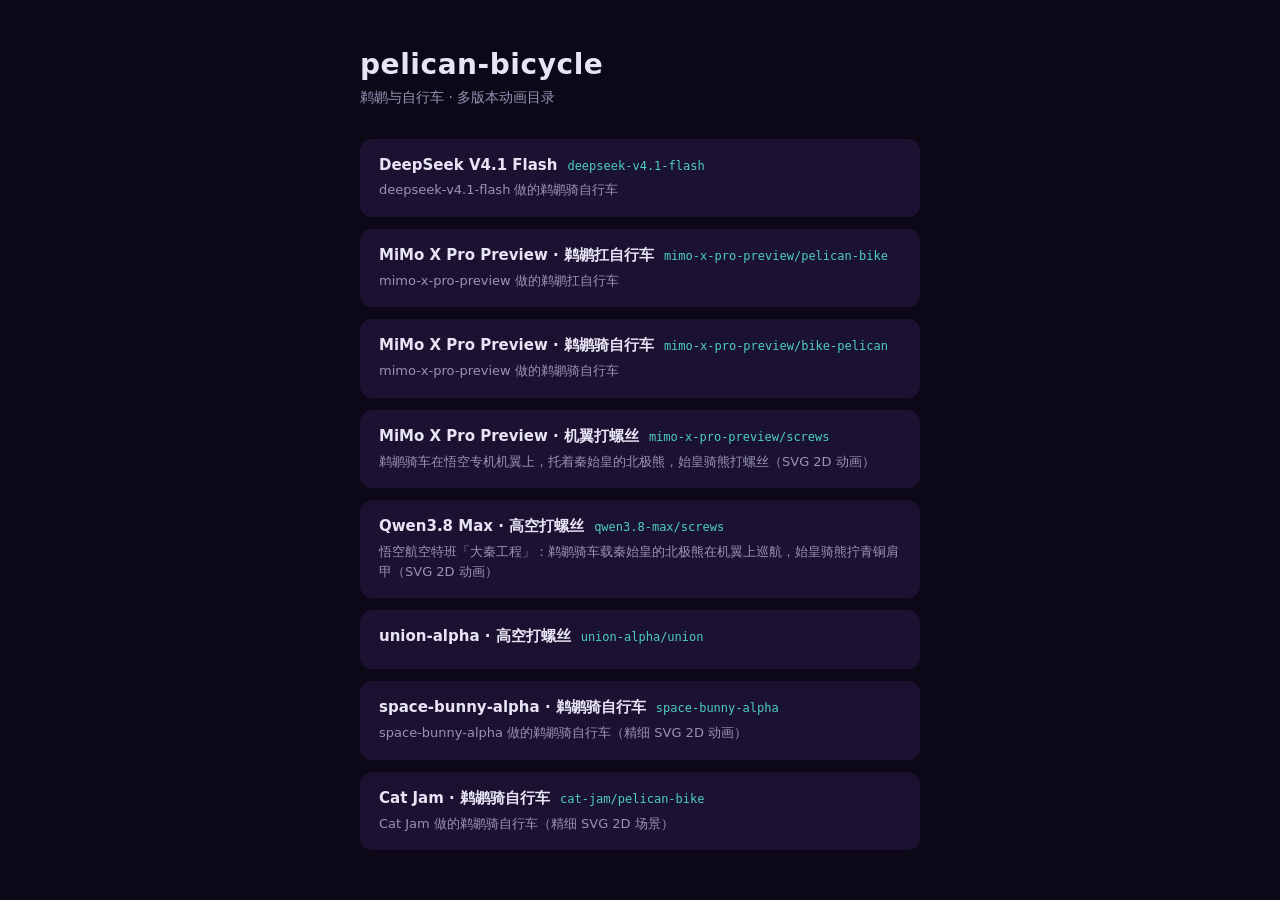
==== commit 1f3f49d5: "feat(cat-jam): 添加鹈鹕骑自行车 SVG 场景并更新目录" ====
--- a/index.html
+++ b/index.html
@@ -151,6 +151,15 @@
         <div class="desc">space-bunny-alpha 做的鹈鹕骑自行车（精细 SVG 2D 动画）</div>
       </a>
     </li>
+    <li>
+      <a class="card" href="cat-jam/pelican-bike/">
+        <div class="title">
+          Cat Jam · 鹈鹕骑自行车
+          <span class="path">cat-jam/pelican-bike</span>
+        </div>
+        <div class="desc">Cat Jam 做的鹈鹕骑自行车（精细 SVG 2D 场景）</div>
+      </a>
+    </li>
   </ul>
 </main>
 </body>
